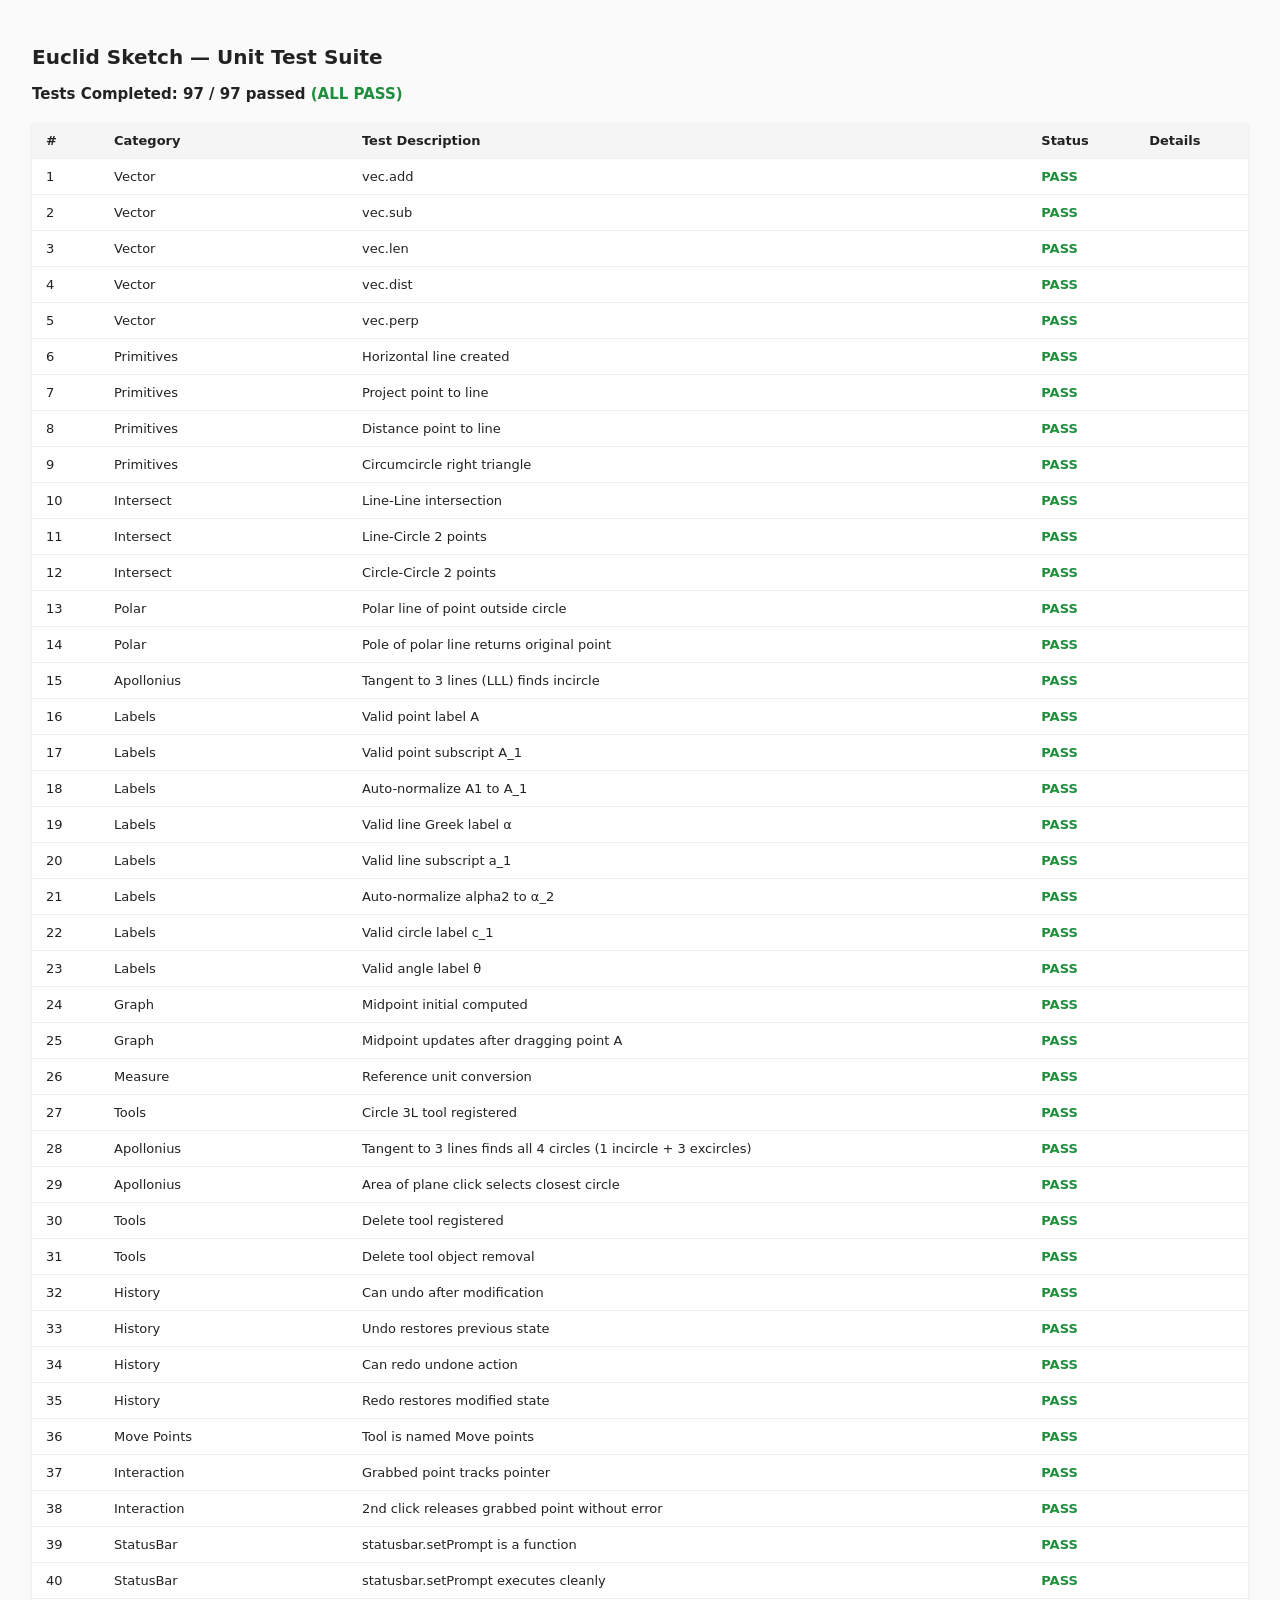
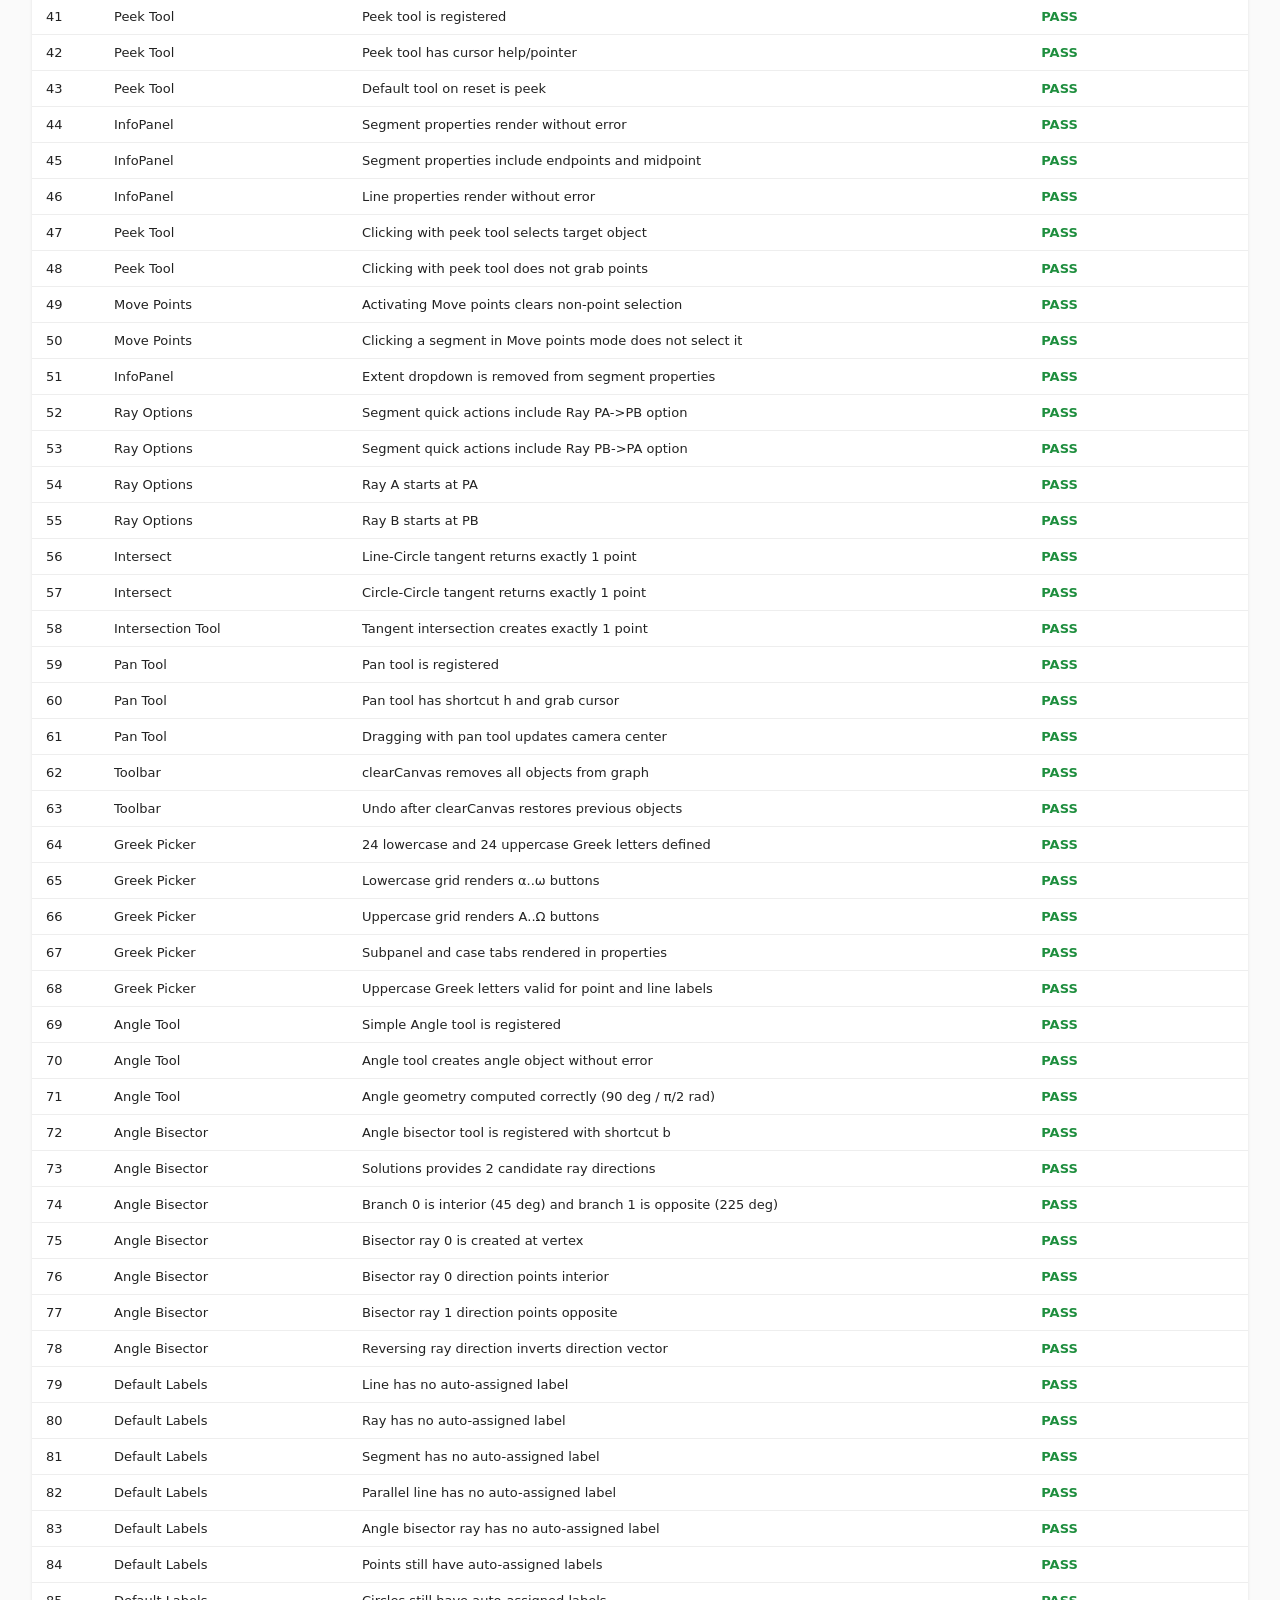
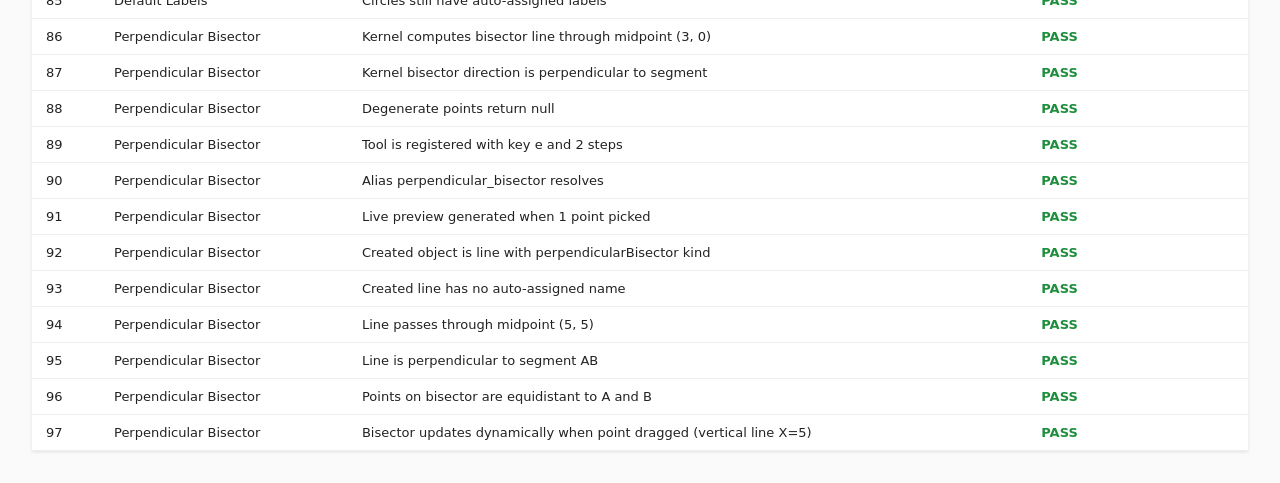
==== tests/tests.html @ 96cf08c7 "initial commit" ====
<!DOCTYPE html>
<html lang="en">
<head>
  <meta charset="UTF-8">
  <title>Euclid Sketch — Unit Test Suite</title>
  <style>
    body { font-family: system-ui, sans-serif; padding: 24px; background: #fafafa; color: #222; }
    h1 { font-size: 20px; margin-bottom: 16px; }
    .test-summary { font-size: 15px; margin-bottom: 20px; font-weight: 600; }
    .passed-badge { color: #1e8e3e; }
    .failed-badge { color: #d3352b; }
    table { width: 100%; border-collapse: collapse; background: #fff; box-shadow: 0 1px 3px rgba(0,0,0,0.1); }
    th, td { padding: 10px 14px; text-align: left; border-bottom: 1px solid #eee; font-size: 13px; }
    th { background: #f5f5f5; font-weight: 600; }
    .status-pass { color: #1e8e3e; font-weight: 600; }
    .status-fail { color: #d3352b; font-weight: 600; }
  </style>
</head>
<body>
  <h1>Euclid Sketch — Unit Test Suite</h1>
  <div id="summary" class="test-summary">Running tests...</div>
  <table>
    <thead>
      <tr>
        <th style="width: 40px;">#</th>
        <th>Category</th>
        <th>Test Description</th>
        <th style="width: 80px;">Status</th>
        <th>Details</th>
      </tr>
    </thead>
    <tbody id="test-rows"></tbody>
  </table>

  <!-- Load all core modules -->
  <script src="../js/geo.js"></script>
  <script src="../js/kernel/vec.js"></script>
  <script src="../js/kernel/primitives.js"></script>
  <script src="../js/kernel/intersect.js"></script>
  <script src="../js/kernel/circles.js"></script>
  <script src="../js/kernel/polar.js"></script>
  <script src="../js/model/labels.js"></script>
  <script src="../js/model/objects.js"></script>
  <script src="../js/model/measure.js"></script>
  <script src="../js/model/graph.js"></script>
  <script src="../js/view/camera.js"></script>
  <script src="../js/view/hittest.js"></script>
  <script src="../js/view/snap.js"></script>
  <script src="../js/view/painter-canvas.js"></script>
  <script src="../js/tools/tool-base.js"></script>
  <script src="../js/tools/select.js"></script>
  <script src="../js/tools/peek.js"></script>
  <script src="../js/tools/primitives.js"></script>
  <script src="../js/tools/circles.js"></script>
  <script src="../js/tools/constructions.js"></script>
  <script src="../js/ui/infopanel.js"></script>
  <script src="../js/ui/statusbar.js"></script>
  <script src="../js/ui/toolbar.js"></script>
  <script src="../js/history.js"></script>

  <script>
    (function () {
      var results = [];
      function assert(category, name, condition, details) {
        results.push({
          category: category,
          name: name,
          passed: !!condition,
          details: details || ''
        });
      }

      var vec = Geo.kernel.vec;
      var prim = Geo.kernel.primitives;
      var inter = Geo.kernel.intersect;
      var circ = Geo.kernel.circles;
      var polar = Geo.kernel.polar;
      var labels = Geo.model.labels;
      var graph = Geo.model.graph;
      var measure = Geo.model.measure;

      // 1. Vector Operations
      assert('Vector', 'vec.add', vec.equals(vec.add({x: 1, y: 2}, {x: 3, y: 4}), {x: 4, y: 6}));
      assert('Vector', 'vec.sub', vec.equals(vec.sub({x: 5, y: 5}, {x: 2, y: 1}), {x: 3, y: 4}));
      assert('Vector', 'vec.len', Math.abs(vec.len({x: 3, y: 4}) - 5) < 1e-9);
      assert('Vector', 'vec.dist', Math.abs(vec.dist({x: 0, y: 0}, {x: 6, y: 8}) - 10) < 1e-9);
      assert('Vector', 'vec.perp', vec.equals(vec.perp({x: 1, y: 0}), {x: 0, y: 1}));

      // 2. Primitives & Lines
      var l1 = prim.createLineFromTwoPoints({x: 0, y: 0}, {x: 10, y: 0});
      assert('Primitives', 'Horizontal line created', l1 && Math.abs(l1.n.x) < 1e-9 && Math.abs(l1.n.y - 1) < 1e-9);
      var proj = prim.projectPointToLine({x: 5, y: 7}, l1);
      assert('Primitives', 'Project point to line', vec.equals(proj, {x: 5, y: 0}));
      var distL = prim.distPointToLine({x: 5, y: 7}, l1);
      assert('Primitives', 'Distance point to line', Math.abs(distL - 7) < 1e-9);

      // Circumcircle of equilateral/right triangle
      var cc = prim.circumcircle({x: 0, y: 0}, {x: 6, y: 0}, {x: 0, y: 8});
      assert('Primitives', 'Circumcircle right triangle', cc && vec.equals(cc.O, {x: 3, y: 4}) && Math.abs(cc.r - 5) < 1e-9);

      // 3. Intersections (Carrier Line Semantics)
      var lineA = prim.createLineFromTwoPoints({x: 0, y: 0}, {x: 10, y: 10});
      var lineB = prim.createLineFromTwoPoints({x: 0, y: 10}, {x: 10, y: 0});
      var pLL = inter.lineLine(lineA, lineB);
      assert('Intersect', 'Line-Line intersection', pLL && vec.equals(pLL, {x: 5, y: 5}));

      var circleA = { O: {x: 0, y: 0}, r: 5 };
      var lineSecant = prim.createLineFromTwoPoints({x: -10, y: 3}, {x: 10, y: 3});
      var ptsLC = inter.lineCircle(lineSecant, circleA);
      assert('Intersect', 'Line-Circle 2 points', ptsLC.length === 2 && Math.abs(ptsLC[0].x - (-4)) < 1e-9 && Math.abs(ptsLC[1].x - 4) < 1e-9);

      var circleB = { O: {x: 6, y: 0}, r: 5 };
      var ptsCC = inter.circleCircle(circleA, circleB);
      assert('Intersect', 'Circle-Circle 2 points', ptsCC.length === 2 && Math.abs(ptsCC[0].x - 3) < 1e-9 && Math.abs(Math.abs(ptsCC[0].y) - 4) < 1e-9);

      // 4. Pole & Polar
      var circleUnit = { O: {x: 0, y: 0}, r: 2 };
      var polarL = polar.polarOfPoint({x: 4, y: 0}, circleUnit);
      assert('Polar', 'Polar line of point outside circle', polarL && Math.abs(polarL.c - 1) < 1e-9);
      var poleP = polar.poleOfLine(polarL, circleUnit);
      assert('Polar', 'Pole of polar line returns original point', poleP && vec.equals(poleP, {x: 4, y: 0}));

      // 5. Apollonius Tangent Circles (LLL)
      var lineT1 = prim.createLineFromTwoPoints({x: -10, y: 0}, {x: 10, y: 0});
      var lineT2 = prim.createLineFromTwoPoints({x: 0, y: -10}, {x: 0, y: 10});
      var lineT3 = prim.createLineFromTwoPoints({x: 10, y: 0}, {x: 0, y: 10});
      var solsLLL = circ.tangent3Lines(lineT1, lineT2, lineT3);
      assert('Apollonius', 'Tangent to 3 lines (LLL) finds incircle', solsLLL.length >= 1 && solsLLL[0].circle.r > 0);

      // 6. Labels & Grammars
      assert('Labels', 'Valid point label A', labels.isValid('point', 'A'));
      assert('Labels', 'Valid point subscript A_1', labels.isValid('point', 'A_1'));
      assert('Labels', 'Auto-normalize A1 to A_1', labels.normalizeInput('point', 'A1') === 'A_1');
      assert('Labels', 'Valid line Greek label α', labels.isValid('line', 'α'));
      assert('Labels', 'Valid line subscript a_1', labels.isValid('line', 'a_1'));
      assert('Labels', 'Auto-normalize alpha2 to α_2', labels.normalizeInput('line', 'alpha2') === 'α_2');
      assert('Labels', 'Valid circle label c_1', labels.isValid('circle', 'c_1'));
      assert('Labels', 'Valid angle label θ', labels.isValid('angle', 'θ'));

      // 7. Graph Dependency & Recomputation
      graph.clear();
      var pFree1 = Geo.model.objects.createPoint({ kind: 'free', x: 0, y: 0 }, 'A');
      var pFree2 = Geo.model.objects.createPoint({ kind: 'free', x: 10, y: 0 }, 'B');
      graph.add(pFree1);
      graph.add(pFree2);
      var segAB = Geo.model.objects.createLine({ kind: 'twoPoints', p: pFree1.id, q: pFree2.id }, 'segment');
      graph.add(segAB);
      var midM = Geo.model.objects.createPoint({ kind: 'midpoint', seg: segAB.id }, 'M');
      graph.add(midM);

      assert('Graph', 'Midpoint initial computed', midM._geom && vec.equals(midM._geom, {x: 5, y: 0}));

      // Move free point A
      pFree1.def.x = 2;
      graph.recomputeAll();
      assert('Graph', 'Midpoint updates after dragging point A', midM._geom && vec.equals(midM._geom, {x: 6, y: 0}));

      // 8. Reference Segment Measurement
      measure.setReference(segAB.id, 10, 'cm');
      var measuredLen = measure.worldToRefUnits(8, graph.objectsById); // segAB is currently from (2,0) to (10,0), length 8
      assert('Measure', 'Reference unit conversion', measuredLen !== null && Math.abs(measuredLen - 10) < 1e-9);

      // 9. Circle by 3 Tangent Lines Tool
      var c3lTool = Geo.tools.controller.get('circle_3l');
      assert('Tools', 'Circle 3L tool registered', c3lTool && c3lTool.id === 'circle_3l' && c3lTool.steps.length === 3);
      var testL1 = prim.createLineFromTwoPoints({x: 0, y: 0}, {x: 6, y: 0});
      var testL2 = prim.createLineFromTwoPoints({x: 0, y: 0}, {x: 0, y: 8});
      var testL3 = prim.createLineFromTwoPoints({x: 6, y: 0}, {x: 0, y: 8});
      var all4Sols = circ.tangent3Lines(testL1, testL2, testL3);
      assert('Apollonius', 'Tangent to 3 lines finds all 4 circles (1 incircle + 3 excircles)', all4Sols.length === 4);
      Geo.tools.controller.candidateSolutions = all4Sols;
      var branchNearIncenter = Geo.tools.controller._findCandidateBranchAtPoint({x: 2, y: 2});
      assert('Apollonius', 'Area of plane click selects closest circle', all4Sols.some(function(s) { return s.branch === branchNearIncenter && Math.abs(s.circle.r - 2) < 1e-5; }));
      Geo.tools.controller.candidateSolutions = null;

      // 10. Delete Tool
      var delTool = Geo.tools.controller.get('delete');
      assert('Tools', 'Delete tool registered', delTool && delTool.id === 'delete' && delTool.key === 'x');
      var tempPt = Geo.model.objects.createPoint({ kind: 'free', x: 99, y: 99 }, 'Temp');
      graph.add(tempPt);
      var preCount = graph.objects.length;
      graph.remove(tempPt.id);
      assert('Tools', 'Delete tool object removal', graph.objects.length === preCount - 1);

      // 11. History Undo / Redo
      var hist = Geo.history;
      hist.undoStack = [];
      hist.redoStack = [];
      hist.snapshot(); // baseline
      var histPt = Geo.model.objects.createPoint({ kind: 'free', x: 1, y: 1 }, 'H1');
      graph.add(histPt);
      hist.snapshot();
      assert('History', 'Can undo after modification', hist.canUndo());
      hist.undo();
      assert('History', 'Undo restores previous state', !graph.get(histPt.id));
      assert('History', 'Can redo undone action', hist.canRedo());
      hist.redo();
      assert('History', 'Redo restores modified state', !!graph.get(histPt.id));

      // 12. Move Points Tool Click-to-Grab and Click-to-Release
      var selectTool = Geo.tools.controller.get('select');
      assert('Move Points', 'Tool is named Move points', selectTool && selectTool.name === 'Move points');
      Geo.tools.selection.grabbedPoint = histPt;
      Geo.tools.selection.originalDef = { kind: 'free', x: 1, y: 1 };
      selectTool.onPointerMove({ x: 100, y: 100 }, null, {});
      assert('Interaction', 'Grabbed point tracks pointer', Geo.tools.selection.grabbedPoint === histPt);
      selectTool.onPointerDown({ x: 100, y: 100 }, null, {}); // 2nd click releases
      assert('Interaction', '2nd click releases grabbed point without error', Geo.tools.selection.grabbedPoint === null);

      // Status Bar
      assert('StatusBar', 'statusbar.setPrompt is a function', typeof Geo.ui.statusbar.setPrompt === 'function');
      Geo.ui.statusbar.setPrompt('Test prompt message');
      assert('StatusBar', 'statusbar.setPrompt executes cleanly', true);

      // 13. Peek Tool & InfoPanel Properties Display
      var peekTool = Geo.tools.controller.get('peek');
      assert('Peek Tool', 'Peek tool is registered', !!peekTool);
      assert('Peek Tool', 'Peek tool has cursor help/pointer', peekTool && (peekTool.cursor === 'help' || peekTool.cursor === 'pointer'));
      Geo.tools.controller.resetToSelect();
      assert('Peek Tool', 'Default tool on reset is peek', Geo.tools.controller.activeTool && Geo.tools.controller.activeTool.id === 'peek');

      var pSegA = Geo.model.objects.createPoint({ kind: 'free', x: 0, y: 0 }, 'PA');
      var pSegB = Geo.model.objects.createPoint({ kind: 'free', x: 3, y: 4 }, 'PB');
      graph.add(pSegA);
      graph.add(pSegB);
      var testSeg = Geo.model.objects.createLine({ kind: 'twoPoints', p: pSegA.id, q: pSegB.id }, 'segment', 's1');
      var testLine = Geo.model.objects.createLine({ kind: 'twoPoints', p: pSegA.id, q: pSegB.id }, 'line', 'l1');
      graph.add(testSeg);
      graph.add(testLine);
      graph.recomputeAll();

      var segHtml = Geo.ui.infopanel.renderSingleObject(testSeg);
      assert('InfoPanel', 'Segment properties render without error', typeof segHtml === 'string' && segHtml.indexOf('Length:') !== -1);
      assert('InfoPanel', 'Segment properties include endpoints and midpoint', segHtml.indexOf('Endpoints:') !== -1 && segHtml.indexOf('Midpoint:') !== -1);

      var lineHtml = Geo.ui.infopanel.renderSingleObject(testLine);
      assert('InfoPanel', 'Line properties render without error', typeof lineHtml === 'string' && lineHtml.indexOf('Normal eq:') !== -1);

      // Test peek click selects without moving
      peekTool.onPointerDown({ x: 0, y: 0 }, testSeg, {});
      assert('Peek Tool', 'Clicking with peek tool selects target object', !!Geo.tools.selection.selectedIds[testSeg.id]);
      assert('Peek Tool', 'Clicking with peek tool does not grab points', Geo.tools.selection.grabbedPoint === null);

      // Activating Move points clears non-point selection and ignores clicks on lines
      Geo.tools.controller.activate('select');
      assert('Move Points', 'Activating Move points clears non-point selection', !Geo.tools.selection.selectedIds[testSeg.id]);
      var midSegScreen = Geo.view.camera.worldToScreen({ x: 1.5, y: 2 });
      selectTool.onPointerDown(midSegScreen, null, {});
      assert('Move Points', 'Clicking a segment in Move points mode does not select it', !Geo.tools.selection.selectedIds[testSeg.id]);

      // 14. Segment-to-Ray Options & Reversal
      assert('InfoPanel', 'Extent dropdown is removed from segment properties', segHtml.indexOf('select-extent') === -1);
      assert('Ray Options', 'Segment quick actions include Ray PA->PB option', segHtml.indexOf('Ray (PA → PB)') !== -1);
      assert('Ray Options', 'Segment quick actions include Ray PB->PA option', segHtml.indexOf('Ray (PB → PA)') !== -1);

      // Convert to Ray starting at PA
      testSeg.extent = 'ray';
      testSeg.def.p = pSegA.id;
      testSeg.def.q = pSegB.id;
      graph.recomputeAll();
      assert('Ray Options', 'Ray A starts at PA', vec.dist(testSeg._geom.P0, { x: 0, y: 0 }) < 1e-9);

      // Flip Ray to start at PB
      testSeg.def.p = pSegB.id;
      testSeg.def.q = pSegA.id;
      graph.recomputeAll();
      assert('Ray Options', 'Ray B starts at PB', vec.dist(testSeg._geom.P0, { x: 3, y: 4 }) < 1e-9);

      // 15. Intersection Tool Tangent vs Secant
      var lineTan = prim.createLineFromTwoPoints({x: -10, y: 5}, {x: 10, y: 5});
      var ptsTan = inter.lineCircle(lineTan, circleA);
      assert('Intersect', 'Line-Circle tangent returns exactly 1 point', ptsTan.length === 1 && Math.abs(ptsTan[0].x) < 1e-6 && Math.abs(ptsTan[0].y - 5) < 1e-6);

      var circleTanB = { O: {x: 10, y: 0}, r: 5 };
      var ptsTanCC = inter.circleCircle(circleA, circleTanB);
      assert('Intersect', 'Circle-Circle tangent returns exactly 1 point', ptsTanCC.length === 1 && Math.abs(ptsTanCC[0].x - 5) < 1e-6 && Math.abs(ptsTanCC[0].y) < 1e-6);

      // Tangent intersection tool creates exactly 1 point
      var pTanLineA = Geo.model.objects.createPoint({ kind: 'free', x: -10, y: 5 }, 'TLA');
      var pTanLineB = Geo.model.objects.createPoint({ kind: 'free', x: 10, y: 5 }, 'TLB');
      var pCircO = Geo.model.objects.createPoint({ kind: 'free', x: 0, y: 0 }, 'TO');
      var pCircR = Geo.model.objects.createPoint({ kind: 'free', x: 5, y: 0 }, 'TR');
      graph.add(pTanLineA);
      graph.add(pTanLineB);
      graph.add(pCircO);
      graph.add(pCircR);

      var tanLineObj = Geo.model.objects.createLine({ kind: 'twoPoints', p: pTanLineA.id, q: pTanLineB.id }, 'line', 'lt');
      var tanCircObj = Geo.model.objects.createCircle({ kind: 'centerPoint', center: pCircO.id, p: pCircR.id }, 'ct');
      graph.add(tanLineObj);
      graph.add(tanCircObj);
      graph.recomputeAll();

      var countBeforeTan = graph.objects.length;
      var intersectTool = Geo.tools.controller.get('intersection');
      intersectTool.commit([tanLineObj, tanCircObj]);
      graph.recomputeAll();
      var countAfterTan = graph.objects.length;
      assert('Intersection Tool', 'Tangent intersection creates exactly 1 point', (countAfterTan - countBeforeTan) === 1);

      // 16. Pan Tool
      var panTool = Geo.tools.controller.get('pan');
      assert('Pan Tool', 'Pan tool is registered', !!panTool);
      assert('Pan Tool', 'Pan tool has shortcut h and grab cursor', panTool && panTool.key === 'h' && panTool.cursor === 'grab');
      var cam = Geo.view.camera;
      var origCx = cam.cx, origCy = cam.cy;
      Geo.tools.controller.activate('pan');
      Geo.tools.controller.onPointerDown({ x: 100, y: 100 }, { button: 0 });
      Geo.tools.controller.onPointerMove({ x: 200, y: 150 }, {});
      Geo.tools.controller.onPointerUp({});
      assert('Pan Tool', 'Dragging with pan tool updates camera center', Math.abs(cam.cx - (origCx - 1)) < 1e-6 && Math.abs(cam.cy - (origCy + 0.5)) < 1e-6);

      // 17. Clear Canvas
      var countBeforeClear = graph.objects.length;
      Geo.history.snapshot();
      Geo.ui.toolbar.clearCanvas();
      assert('Toolbar', 'clearCanvas removes all objects from graph', graph.objects.length === 0);
      Geo.history.undo();
      assert('Toolbar', 'Undo after clearCanvas restores previous objects', graph.objects.length === countBeforeClear);

      // 18. Greek Picker Subpanel & Case Selector
      assert('Greek Picker', '24 lowercase and 24 uppercase Greek letters defined', labels.GREEK_LOWER_LIST.length === 24 && labels.GREEK_UPPER_LIST.length === 24);
      var lowerGridHtml = Geo.ui.infopanel.renderGreekGridButtons('lower');
      var upperGridHtml = Geo.ui.infopanel.renderGreekGridButtons('upper');
      assert('Greek Picker', 'Lowercase grid renders α..ω buttons', lowerGridHtml.indexOf('data-char="α"') !== -1 && lowerGridHtml.indexOf('data-char="ω"') !== -1);
      assert('Greek Picker', 'Uppercase grid renders Α..Ω buttons', upperGridHtml.indexOf('data-char="Α"') !== -1 && upperGridHtml.indexOf('data-char="Ω"') !== -1);
      assert('Greek Picker', 'Subpanel and case tabs rendered in properties', segHtml.indexOf('greek-picker-subpanel') !== -1 && segHtml.indexOf('greek-case-tabs') !== -1 && segHtml.indexOf('greek-letters-grid') !== -1);
      assert('Greek Picker', 'Uppercase Greek letters valid for point and line labels', labels.isValid('point', 'Ω_1') && labels.isValid('line', 'Γ'));

      // 19. Simple Angle Tool
      var angTool = Geo.tools.controller.get('angle');
      assert('Angle Tool', 'Simple Angle tool is registered', !!angTool && angTool.id === 'angle' && angTool.steps.length === 3);
      var preAngCount = graph.objects.length;
      Geo.tools.controller.activate('angle');
      var pArm1 = Geo.model.objects.createPoint({ kind: 'free', x: 5, y: 0 }, 'AA1');
      var pVtx = Geo.model.objects.createPoint({ kind: 'free', x: 0, y: 0 }, 'AV');
      var pArm2 = Geo.model.objects.createPoint({ kind: 'free', x: 0, y: 5 }, 'AA2');
      graph.add(pArm1);
      graph.add(pVtx);
      graph.add(pArm2);
      angTool.commit([pArm1, pVtx, pArm2]);
      graph.recomputeAll();
      var createdAngle = graph.objects[graph.objects.length - 1];
      assert('Angle Tool', 'Angle tool creates angle object without error', createdAngle && createdAngle.type === 'angle' && createdAngle.label.text === 'α');
      assert('Angle Tool', 'Angle geometry computed correctly (90 deg / π/2 rad)', createdAngle && createdAngle._geom && Math.abs(createdAngle._geom.sweep - Math.PI * 0.5) < 1e-4);

      // 20. Angle Bisector Tool
      var bisTool = Geo.tools.controller.get('angle_bisector');
      assert('Angle Bisector', 'Angle bisector tool is registered with shortcut b', !!bisTool && bisTool.id === 'angle_bisector' && bisTool.key === 'b' && bisTool.steps.length === 3);
      var bisSols = bisTool.solutions([pArm1, pVtx, pArm2]);
      assert('Angle Bisector', 'Solutions provides 2 candidate ray directions', bisSols && bisSols.length === 2 && bisSols[0].type === 'ray' && bisSols[1].type === 'ray');
      assert('Angle Bisector', 'Branch 0 is interior (45 deg) and branch 1 is opposite (225 deg)',
        Math.abs(bisSols[0].dir.x - Math.SQRT1_2) < 1e-6 && Math.abs(bisSols[0].dir.y - Math.SQRT1_2) < 1e-6 &&
        Math.abs(bisSols[1].dir.x - (-Math.SQRT1_2)) < 1e-6 && Math.abs(bisSols[1].dir.y - (-Math.SQRT1_2)) < 1e-6);

      // Commit interior bisector (branch 0)
      bisTool.commit([pArm1, pVtx, pArm2], 0);
      graph.recomputeAll();
      var bisObj0 = graph.objects[graph.objects.length - 1];
      assert('Angle Bisector', 'Bisector ray 0 is created at vertex', bisObj0 && bisObj0.type === 'line' && bisObj0.extent === 'ray' && bisObj0._geom.P0.x === 0 && bisObj0._geom.P0.y === 0);
      assert('Angle Bisector', 'Bisector ray 0 direction points interior', Math.abs(bisObj0._geom.d.x - Math.SQRT1_2) < 1e-6 && Math.abs(bisObj0._geom.d.y - Math.SQRT1_2) < 1e-6);

      // Commit opposite bisector (branch 1)
      bisTool.commit([pArm1, pVtx, pArm2], 1);
      graph.recomputeAll();
      var bisObj1 = graph.objects[graph.objects.length - 1];
      assert('Angle Bisector', 'Bisector ray 1 direction points opposite', Math.abs(bisObj1._geom.d.x - (-Math.SQRT1_2)) < 1e-6 && Math.abs(bisObj1._geom.d.y - (-Math.SQRT1_2)) < 1e-6);

      // Reversing ray direction
      bisObj0.def.reverse = true;
      graph.recomputeAll();
      assert('Angle Bisector', 'Reversing ray direction inverts direction vector', Math.abs(bisObj0._geom.d.x - (-Math.SQRT1_2)) < 1e-6);

      // 18. Default Labels: Lines, rays, segments have no auto-assigned labels
      graph.clear();
      var pt1 = Geo.model.objects.createPoint({ kind: 'free', x: 0, y: 0 }, 'A');
      var pt2 = Geo.model.objects.createPoint({ kind: 'free', x: 10, y: 0 }, 'B');
      var pt3 = Geo.model.objects.createPoint({ kind: 'free', x: 0, y: 10 }, 'C');
      graph.add(pt1);
      graph.add(pt2);
      graph.add(pt3);

      var lineTool = Geo.tools.controller.get('line');
      lineTool.commit([pt1, pt2]);
      var testLine = graph.objects[graph.objects.length - 1];
      assert('Default Labels', 'Line has no auto-assigned label', testLine && testLine.label.text === '' && !testLine.label.visible);

      var rayTool = Geo.tools.controller.get('ray');
      rayTool.commit([pt1, pt2]);
      var testRay = graph.objects[graph.objects.length - 1];
      assert('Default Labels', 'Ray has no auto-assigned label', testRay && testRay.label.text === '' && !testRay.label.visible);

      var segTool = Geo.tools.controller.get('segment');
      segTool.commit([pt1, pt2]);
      var testSeg = graph.objects[graph.objects.length - 1];
      assert('Default Labels', 'Segment has no auto-assigned label', testSeg && testSeg.label.text === '' && !testSeg.label.visible);

      var parTool = Geo.tools.controller.get('parallel');
      parTool.commit([testLine, pt3]);
      var testPar = graph.objects[graph.objects.length - 1];
      assert('Default Labels', 'Parallel line has no auto-assigned label', testPar && testPar.label.text === '' && !testPar.label.visible);

      assert('Default Labels', 'Angle bisector ray has no auto-assigned label', bisObj0 && bisObj0.label.text === '' && !bisObj0.label.visible);

      // Points and circles still have auto-assigned labels
      var testPtAuto = Geo.model.objects.createPoint({ kind: 'free', x: 5, y: 5 }, labels.nextAvailableLabel('point', graph.objects));
      assert('Default Labels', 'Points still have auto-assigned labels', testPtAuto && testPtAuto.label.text.length > 0);
      var circleTool = Geo.tools.controller.get('circle_cp');
      circleTool.commit([pt1, pt2]);
      var testCirc = graph.objects[graph.objects.length - 1];
      assert('Default Labels', 'Circles still have auto-assigned labels', testCirc && testCirc.type === 'circle' && testCirc.label.text.length > 0);

      // 19. Perpendicular Bisector Tool
      var pbMath = prim.perpendicularBisector({ x: 0, y: 0 }, { x: 6, y: 0 });
      assert('Perpendicular Bisector', 'Kernel computes bisector line through midpoint (3, 0)', pbMath && Math.abs(pbMath.P.x - 3) < 1e-9 && Math.abs(pbMath.P.y) < 1e-9);
      assert('Perpendicular Bisector', 'Kernel bisector direction is perpendicular to segment', pbMath && Math.abs(vec.dot(pbMath.d, { x: 1, y: 0 })) < 1e-9);
      var pbDegenerate = prim.perpendicularBisector({ x: 2, y: 3 }, { x: 2, y: 3 });
      assert('Perpendicular Bisector', 'Degenerate points return null', pbDegenerate === null);

      var pbTool = Geo.tools.controller.get('perp_bisector');
      assert('Perpendicular Bisector', 'Tool is registered with key e and 2 steps', !!pbTool && pbTool.key === 'e' && pbTool.steps.length === 2);
      var pbAlias = Geo.tools.controller.get('perpendicular_bisector');
      assert('Perpendicular Bisector', 'Alias perpendicular_bisector resolves', !!pbAlias);

      // Test preview
      var pbPrev = pbTool.preview([{ _geom: { x: 0, y: 0 } }], { point: { x: 0, y: 8 } });
      assert('Perpendicular Bisector', 'Live preview generated when 1 point picked', pbPrev && pbPrev.type === 'line' && pbPrev.extent === 'line' && Math.abs(pbPrev.p0.y - 4) < 1e-9);

      // Commit tool
      graph.clear();
      var pbP1 = Geo.model.objects.createPoint({ kind: 'free', x: 2, y: 1 }, 'A');
      var pbP2 = Geo.model.objects.createPoint({ kind: 'free', x: 8, y: 9 }, 'B');
      graph.add(pbP1);
      graph.add(pbP2);

      pbTool.commit([pbP1, pbP2]);
      graph.recomputeAll();
      var pbObj = graph.objects[graph.objects.length - 1];
      assert('Perpendicular Bisector', 'Created object is line with perpendicularBisector kind', pbObj && pbObj.type === 'line' && pbObj.extent === 'line' && pbObj.def.kind === 'perpendicularBisector');
      assert('Perpendicular Bisector', 'Created line has no auto-assigned name', pbObj.label.text === '' && !pbObj.label.visible);

      // Verify geometry: midpoint is (5, 5), segment vector is (6, 8)
      var pbGeom = pbObj._geom;
      assert('Perpendicular Bisector', 'Line passes through midpoint (5, 5)', pbGeom && Math.abs(prim.distPointToLine({ x: 5, y: 5 }, pbGeom)) < 1e-9);
      assert('Perpendicular Bisector', 'Line is perpendicular to segment AB', pbGeom && Math.abs(vec.dot(pbGeom.d, { x: 6, y: 8 })) < 1e-9);

      // Verify points on bisector line are equidistant to A and B
      var testPtOnBis = prim.pointAtParamOnLine(pbGeom, 4.0);
      var distA = vec.dist(testPtOnBis, pbP1._geom);
      var distB = vec.dist(testPtOnBis, pbP2._geom);
      assert('Perpendicular Bisector', 'Points on bisector are equidistant to A and B', Math.abs(distA - distB) < 1e-9);

      // Dynamic update when moving point A
      pbP1.def.x = 2;
      pbP1.def.y = 9; // Now A is (2, 9), B is (8, 9) -> horizontal segment
      graph.recomputeAll();
      var pbGeomUpdated = pbObj._geom;
      assert('Perpendicular Bisector', 'Bisector updates dynamically when point dragged (vertical line X=5)', pbGeomUpdated && Math.abs(pbGeomUpdated.n.y) < 1e-9 && Math.abs(pbGeomUpdated.P0.x - 5) < 1e-9);

      // Render table
      var tbody = document.getElementById('test-rows');
      var passedCount = 0;
      for (var i = 0; i < results.length; i++) {
        var r = results[i];
        if (r.passed) passedCount++;
        var tr = document.createElement('tr');
        tr.innerHTML = '<td>' + (i + 1) + '</td>' +
          '<td>' + r.category + '</td>' +
          '<td>' + r.name + '</td>' +
          '<td class="' + (r.passed ? 'status-pass' : 'status-fail') + '">' + (r.passed ? 'PASS' : 'FAIL') + '</td>' +
          '<td>' + (r.details || '') + '</td>';
        tbody.appendChild(tr);
      }

      var summaryEl = document.getElementById('summary');
      summaryEl.innerHTML = 'Tests Completed: <strong>' + passedCount + ' / ' + results.length + ' passed</strong> ' +
        (passedCount === results.length ? '<span class="passed-badge">(ALL PASS)</span>' : '<span class="failed-badge">(SOME FAILED)</span>');
    })();
  </script>
</body>
</html>
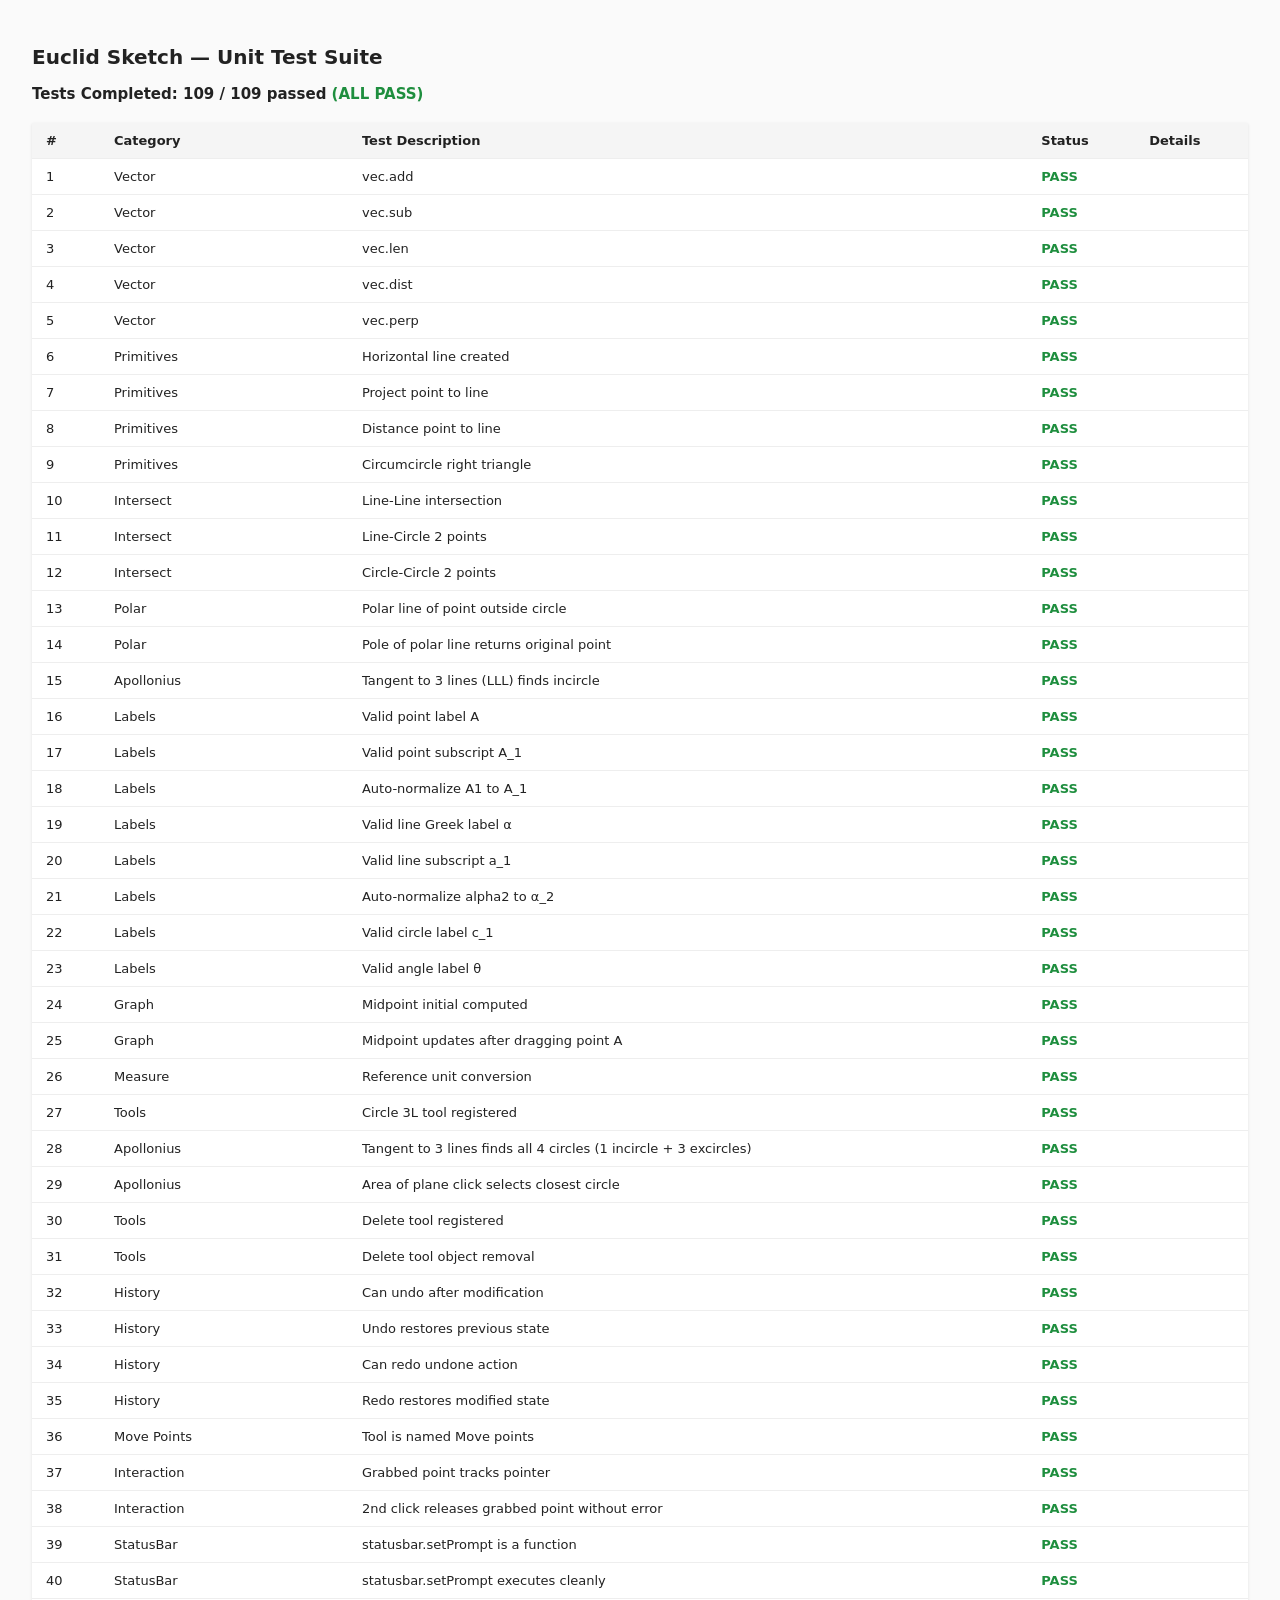
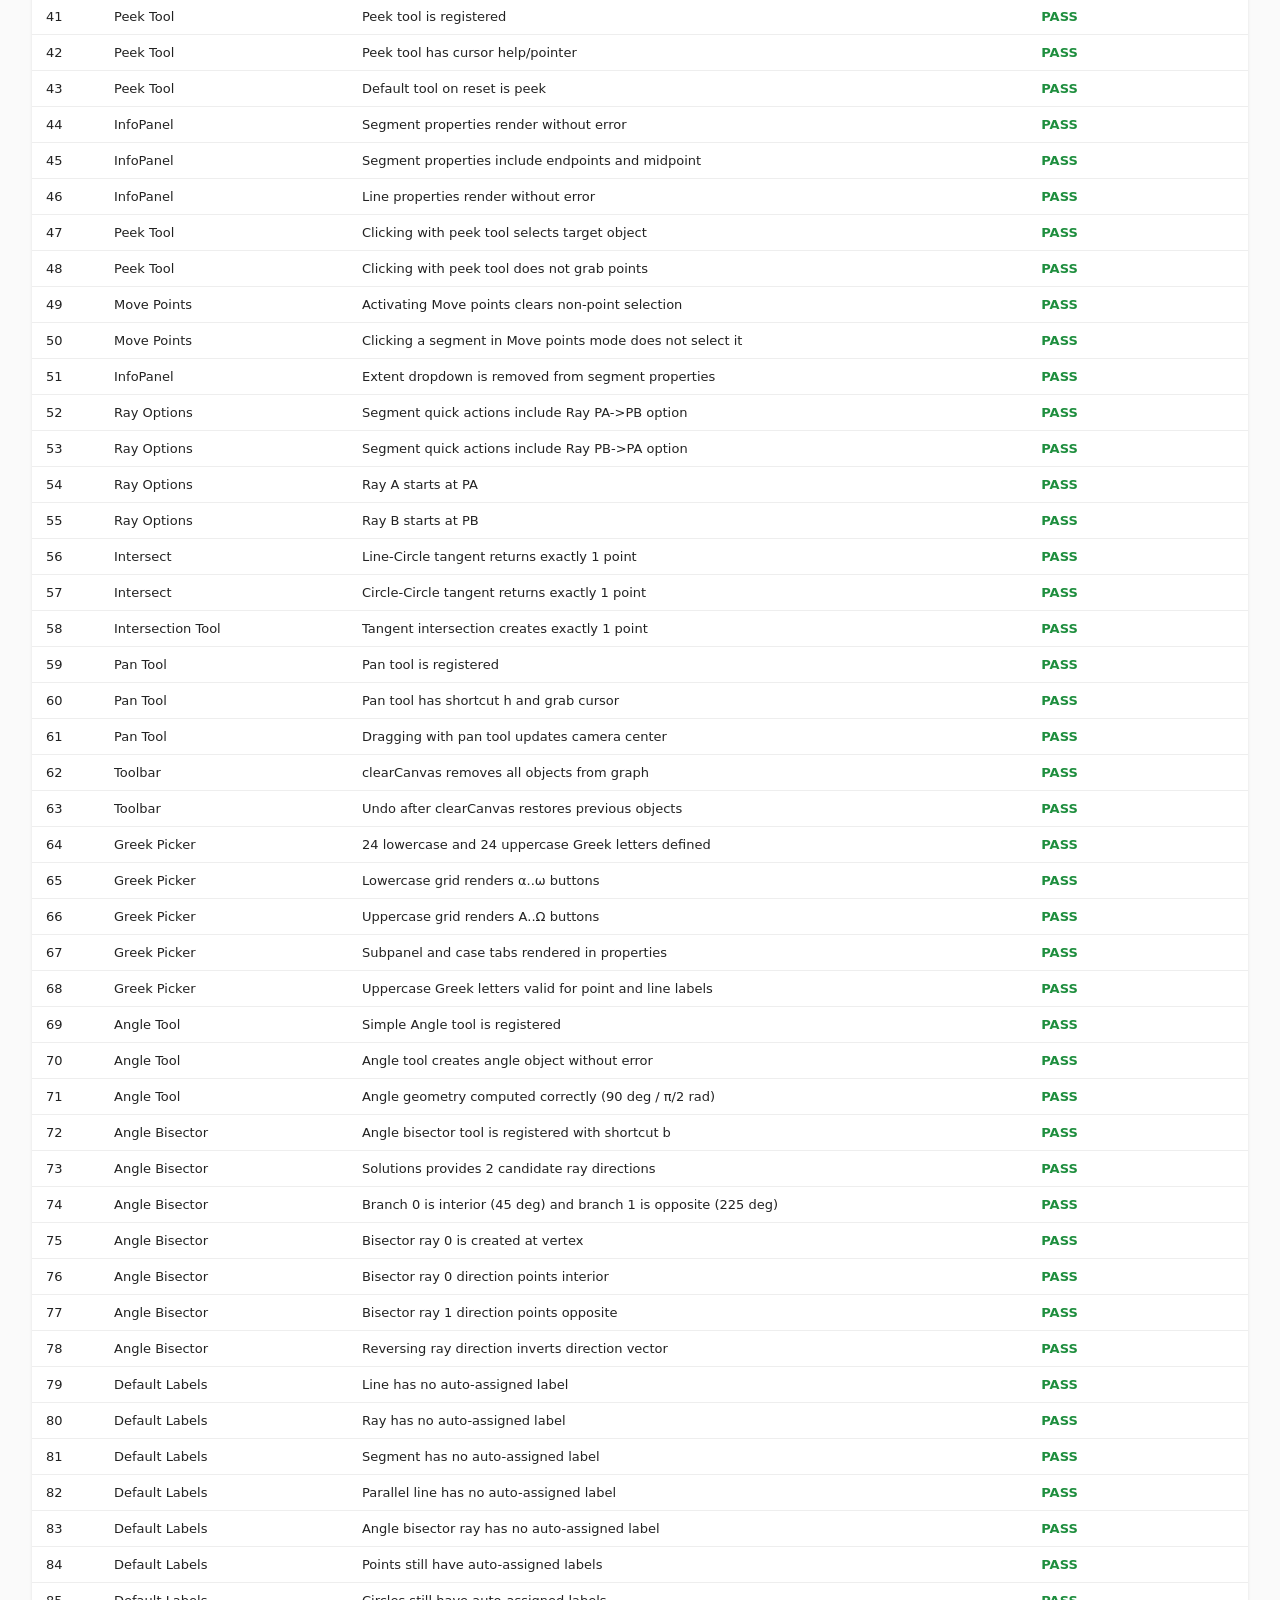
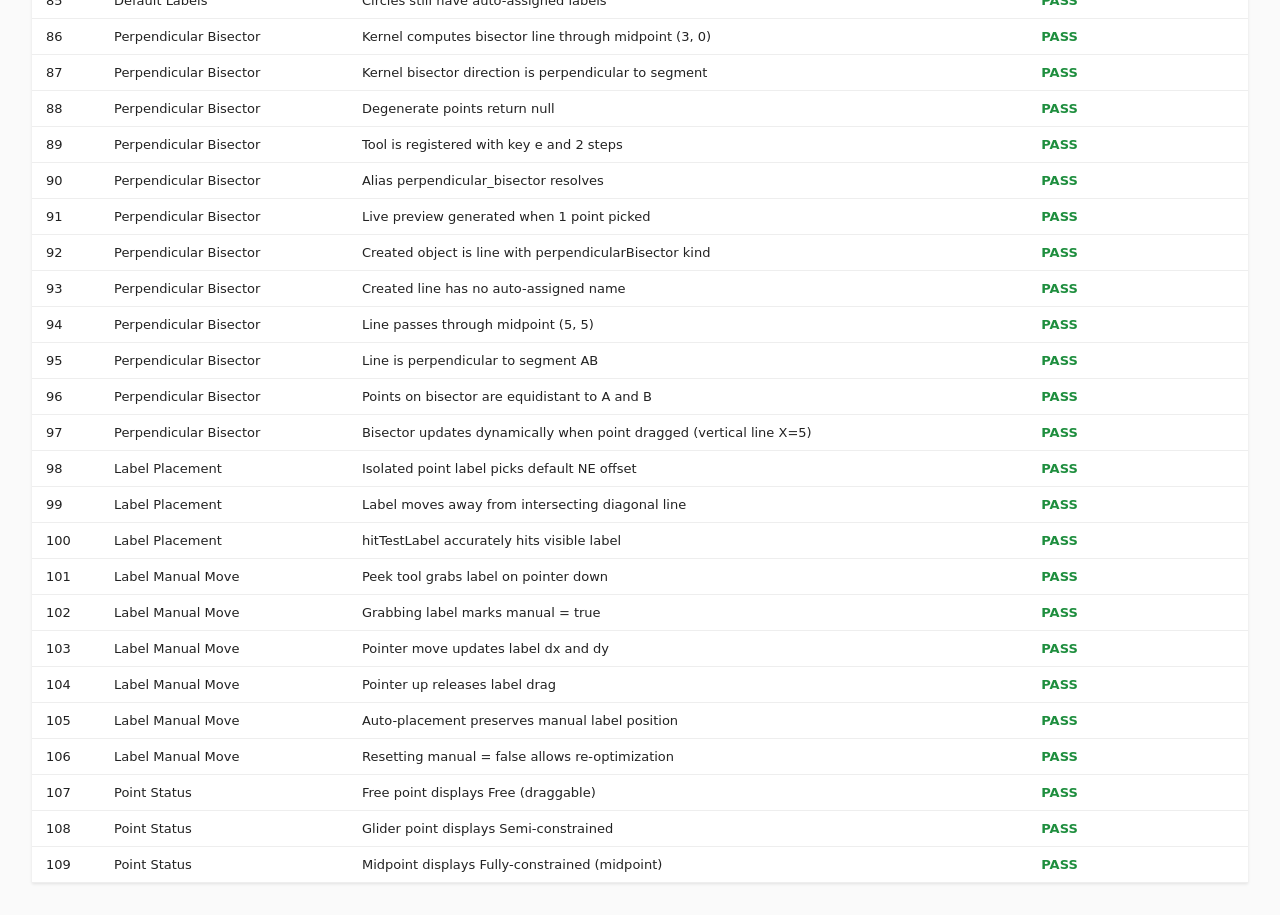
==== commit d42359fb: "new algorithm for label placement" ====
--- a/tests/tests.html
+++ b/tests/tests.html
@@ -457,6 +457,87 @@
       var pbGeomUpdated = pbObj._geom;
       assert('Perpendicular Bisector', 'Bisector updates dynamically when point dragged (vertical line X=5)', pbGeomUpdated && Math.abs(pbGeomUpdated.n.y) < 1e-9 && Math.abs(pbGeomUpdated.P0.x - 5) < 1e-9);
 
+      // 20. Smart Label Placement & Peeking Mode Manual Label Drag
+      var camera = Geo.view.camera;
+      var hittest = Geo.view.hittest;
+      graph.clear();
+      camera.resetZoom();
+
+      // Free point with no obstacles
+      var ptIsolated = Geo.model.objects.createPoint({ kind: 'free', x: 0, y: 0 }, 'A');
+      graph.add(ptIsolated);
+      graph.recomputeAll();
+
+      labels.optimizePlacements(graph.objects, camera);
+      assert('Label Placement', 'Isolated point label picks default NE offset', ptIsolated.label.dx === 9 && ptIsolated.label.dy === -11);
+
+      // Add a line crossing through the top-right NE area of point A
+      var ptObs1 = Geo.model.objects.createPoint({ kind: 'free', x: -5, y: -5 }, 'P1');
+      var ptObs2 = Geo.model.objects.createPoint({ kind: 'free', x: 5, y: 5 }, 'P2');
+      graph.add(ptObs1);
+      graph.add(ptObs2);
+      var lineDiag = Geo.model.objects.createLine({ kind: 'twoPoints', p: ptObs1.id, q: ptObs2.id }, 'line', '');
+      graph.add(lineDiag);
+      graph.recomputeAll();
+
+      // Re-run optimization
+      labels.optimizePlacements(graph.objects, camera);
+      // Because lineDiag passes through (0, 0) along diagonal (which crosses NE and SW), label for A shifts away
+      assert('Label Placement', 'Label moves away from intersecting diagonal line', !(ptIsolated.label.dx === 9 && ptIsolated.label.dy === -11));
+
+      // Test hitTestLabel
+      var anchorA = labels.getLabelAnchorScreen(ptIsolated, camera);
+      var labelPosA = { x: anchorA.x + ptIsolated.label.dx + 5, y: anchorA.y + ptIsolated.label.dy - 5 };
+      var hitA = hittest.hitTestLabel(labelPosA, graph.objects, 6);
+      assert('Label Placement', 'hitTestLabel accurately hits visible label', hitA && hitA.object.id === ptIsolated.id);
+
+      // Test manual move in peek mode
+      var peekTool = Geo.tools.controller.get('peek');
+      Geo.tools.controller.activate('peek');
+
+      // Pointer down on label
+      var handledDown = peekTool.onPointerDown(labelPosA, null, {});
+      assert('Label Manual Move', 'Peek tool grabs label on pointer down', handledDown && peekTool.draggingLabelObj === ptIsolated);
+      assert('Label Manual Move', 'Grabbing label marks manual = true', ptIsolated.label.manual === true);
+
+      // Pointer move drag by (+20, -15)
+      var dragPt = { x: labelPosA.x + 20, y: labelPosA.y - 15 };
+      peekTool.onPointerMove(dragPt, null, {});
+      assert('Label Manual Move', 'Pointer move updates label dx and dy', ptIsolated.label.dx !== undefined && ptIsolated.label.dy !== undefined);
+      var savedDx = ptIsolated.label.dx;
+      var savedDy = ptIsolated.label.dy;
+
+      // Pointer up releases drag
+      peekTool.onPointerUp({});
+      assert('Label Manual Move', 'Pointer up releases label drag', peekTool.draggingLabelObj === null);
+
+      // Verify that optimizePlacements respects manual = true and preserves position
+      labels.optimizePlacements(graph.objects, camera);
+      assert('Label Manual Move', 'Auto-placement preserves manual label position', ptIsolated.label.dx === savedDx && ptIsolated.label.dy === savedDy);
+
+      // Reset to auto
+      ptIsolated.label.manual = false;
+      labels.optimizePlacements(graph.objects, camera);
+      assert('Label Manual Move', 'Resetting manual = false allows re-optimization', ptIsolated.label.manual === false);
+
+      // 21. Point Status Distinction (Free, Semi-constrained, Fully-constrained)
+      var ptGlider = Geo.model.objects.createPoint({ kind: 'onLine', line: lineDiag.id, t: 0.5 }, 'G');
+      graph.add(ptGlider);
+      var ptMid = Geo.model.objects.createPoint({ kind: 'midpoint', p: ptObs1.id, q: ptObs2.id }, 'M');
+      graph.add(ptMid);
+      graph.recomputeAll();
+
+      var mockContainerFree = { innerHTML: '', querySelector: () => null, querySelectorAll: () => [] };
+      Geo.ui.infopanel.renderSingleObject(ptIsolated);
+      var freeHtml = Geo.ui.infopanel.renderSingleObject(ptIsolated);
+      assert('Point Status', 'Free point displays Free (draggable)', freeHtml.indexOf('Free (draggable)') !== -1);
+
+      var gliderHtml = Geo.ui.infopanel.renderSingleObject(ptGlider);
+      assert('Point Status', 'Glider point displays Semi-constrained', gliderHtml.indexOf('Semi-constrained') !== -1);
+
+      var midHtml = Geo.ui.infopanel.renderSingleObject(ptMid);
+      assert('Point Status', 'Midpoint displays Fully-constrained (midpoint)', midHtml.indexOf('Fully-constrained (midpoint)') !== -1);
+
       // Render table
       var tbody = document.getElementById('test-rows');
       var passedCount = 0;
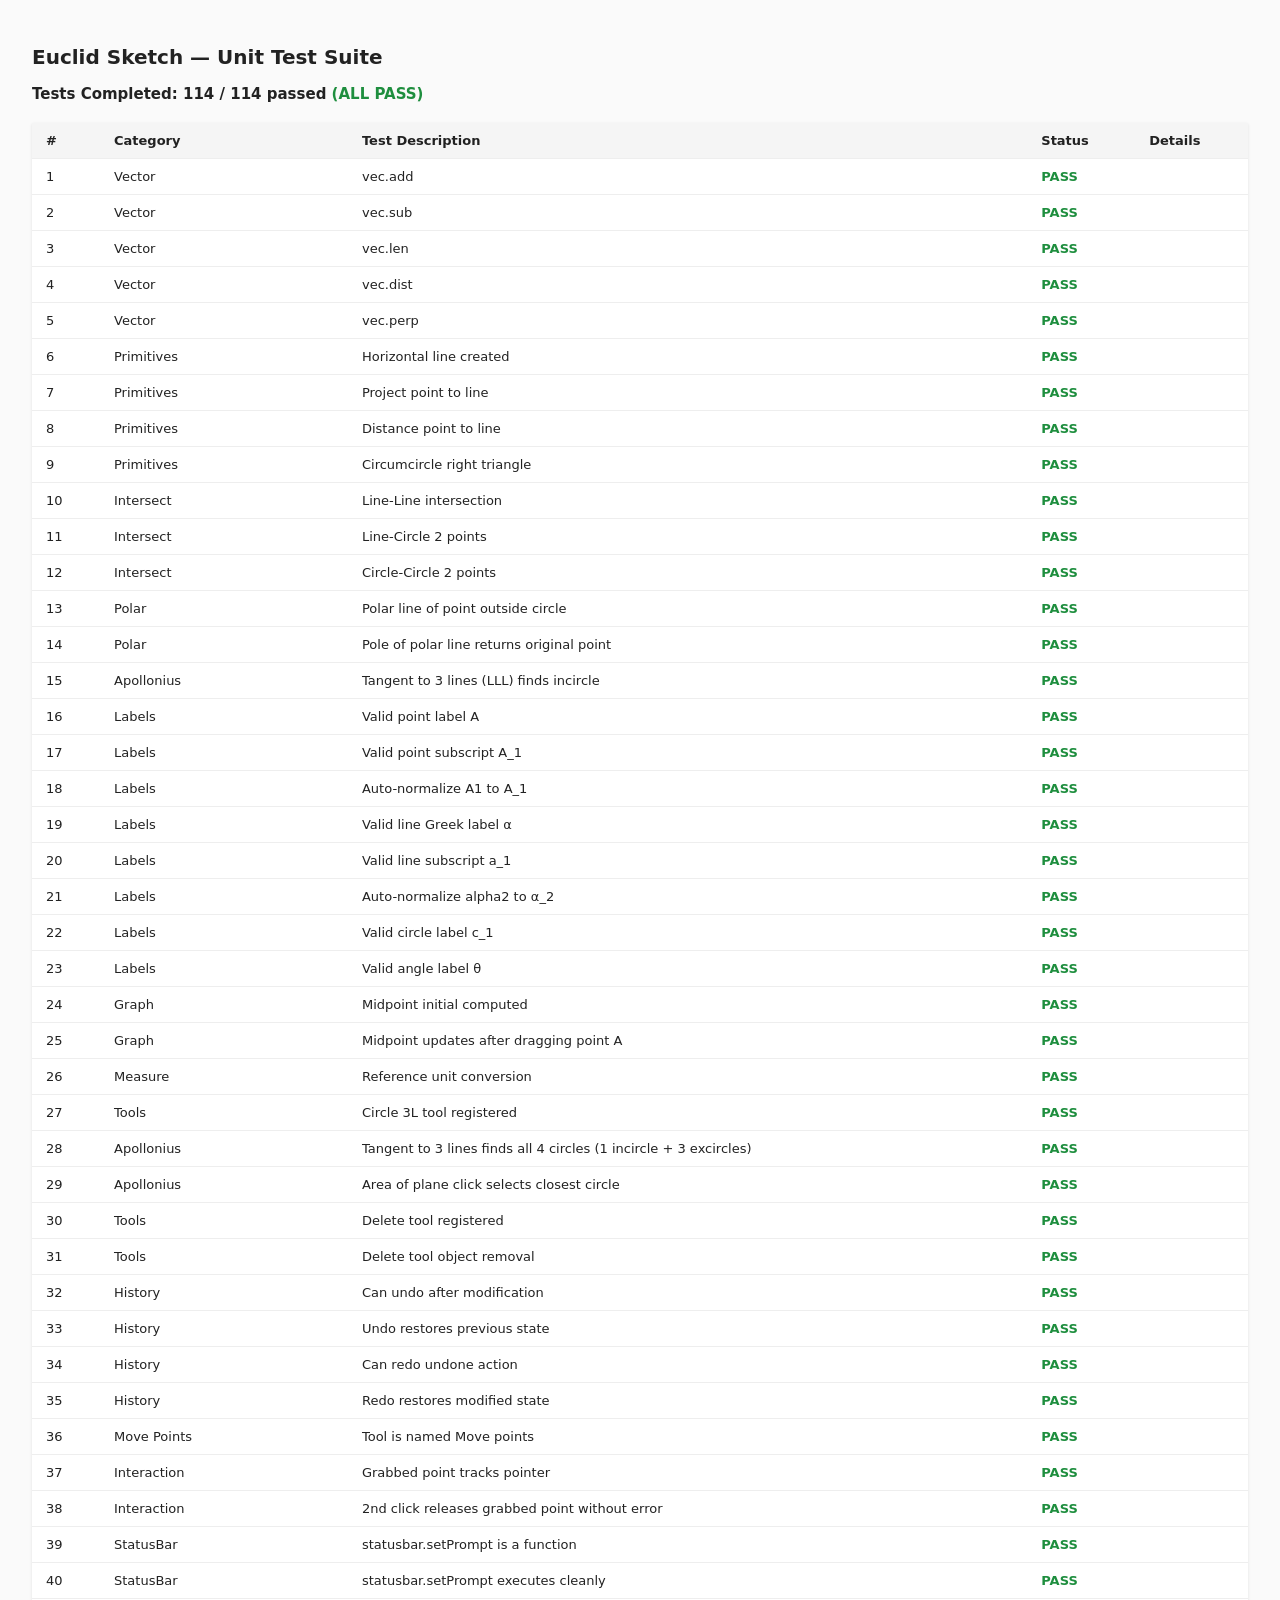
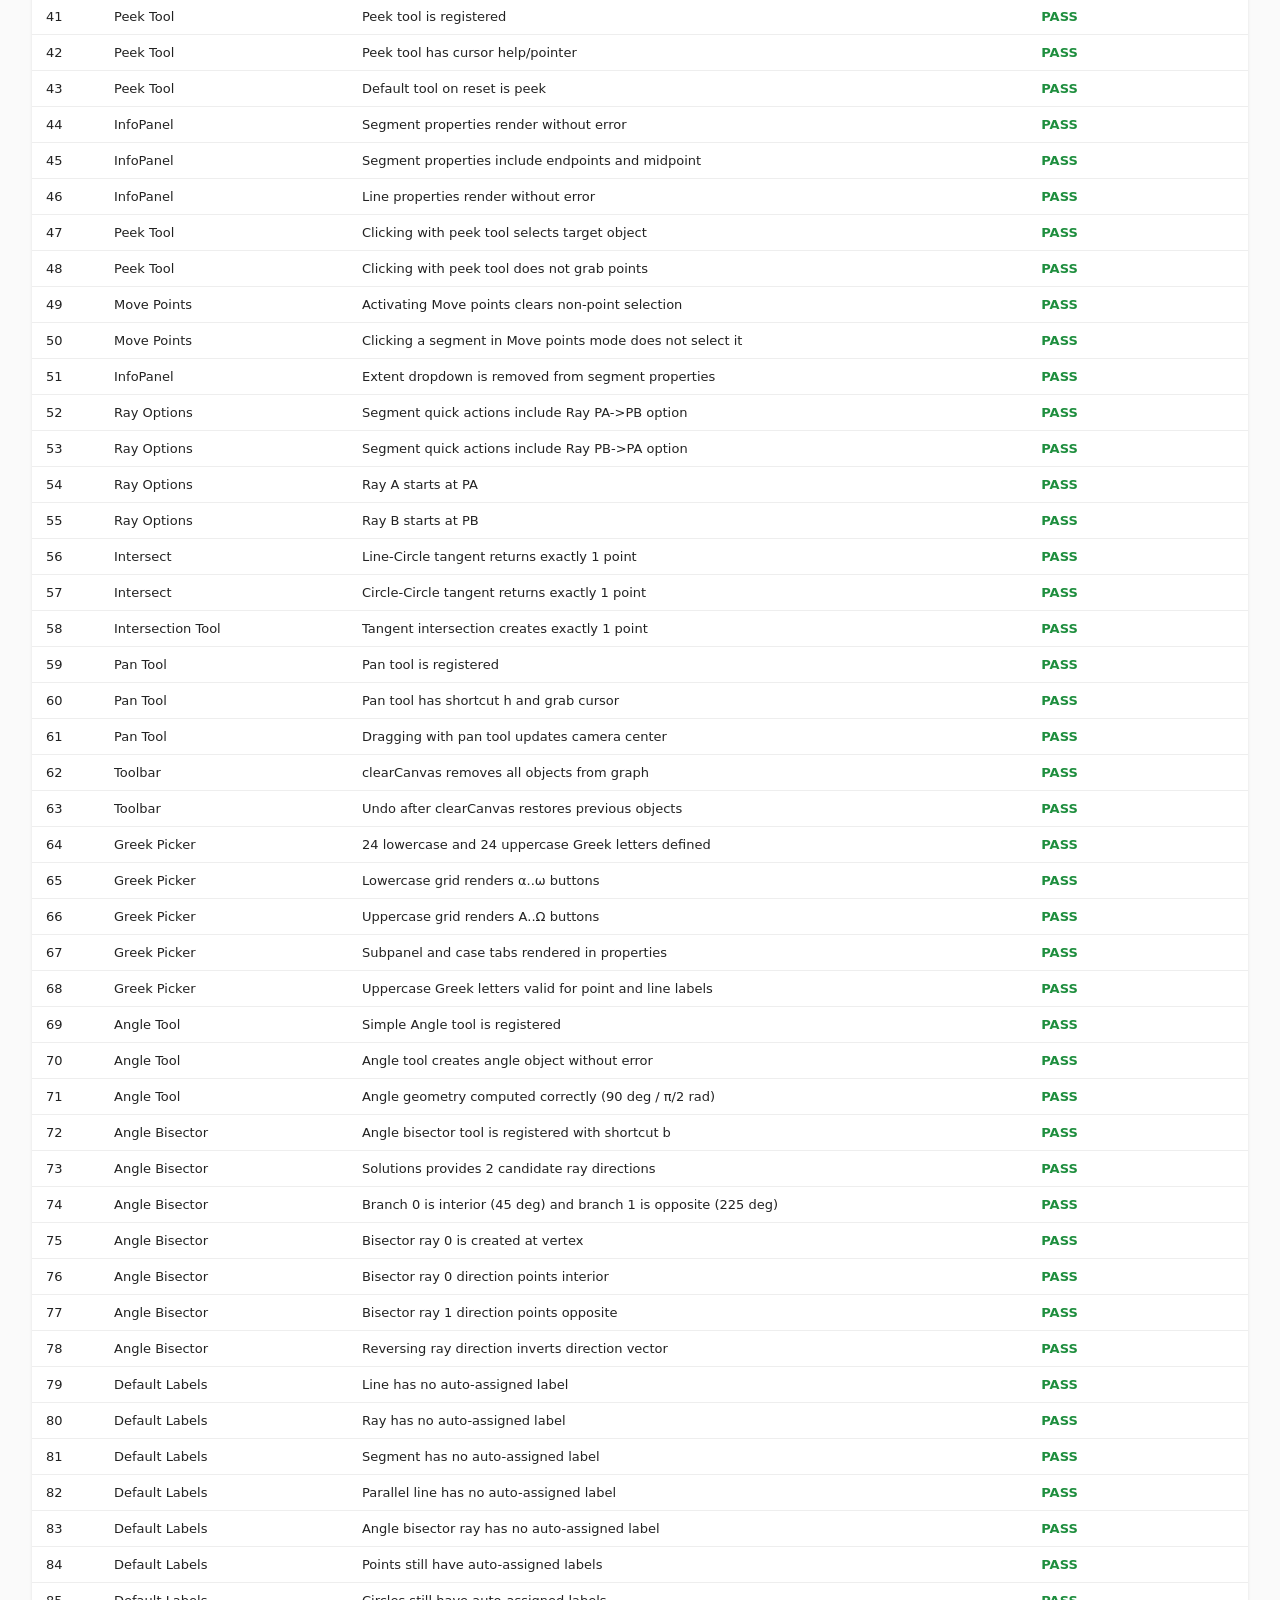
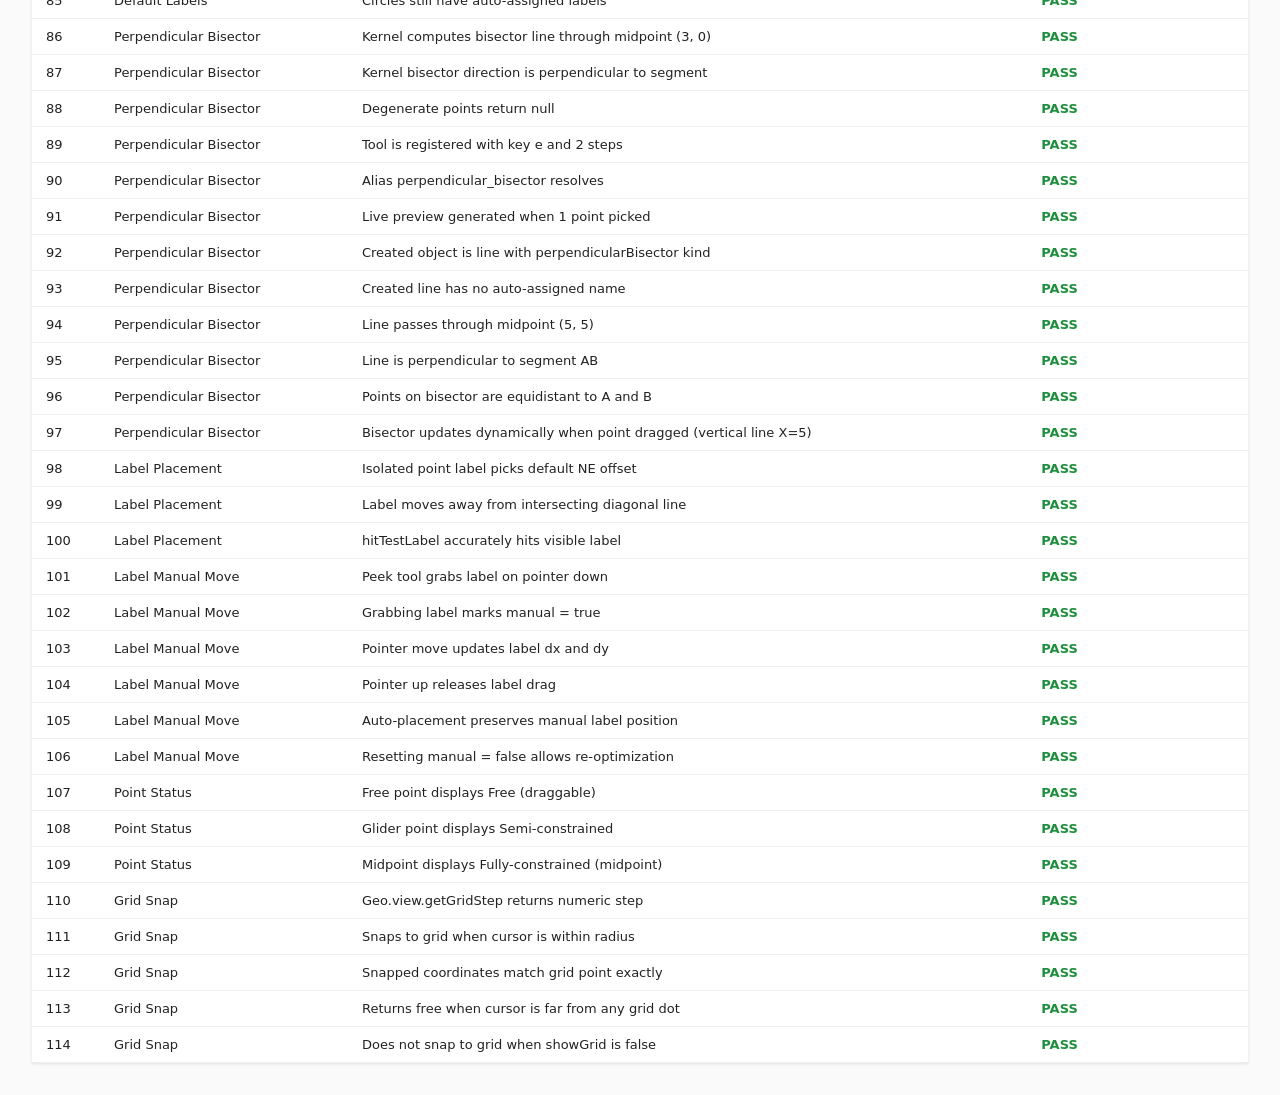
==== commit 3270aa06: "fixes to logo, some icons, snapping to grid" ====
--- a/tests/tests.html
+++ b/tests/tests.html
@@ -538,6 +538,29 @@
       var midHtml = Geo.ui.infopanel.renderSingleObject(ptMid);
       assert('Point Status', 'Midpoint displays Fully-constrained (midpoint)', midHtml.indexOf('Fully-constrained (midpoint)') !== -1);
 
+      // 22. Grid Snapping
+      assert('Grid Snap', 'Geo.view.getGridStep returns numeric step', typeof Geo.view.getGridStep === 'function' && Geo.view.getGridStep(100) > 0);
+      var mockPainter = { showGrid: true };
+      Geo.view.mainPainter = mockPainter;
+      var stepVal = Geo.view.getGridStep(camera.scale);
+      // Screen point slightly offset from a grid dot at (1 * stepVal, 2 * stepVal)
+      var targetWorld = { x: stepVal, y: 2 * stepVal };
+      var exactScreen = camera.worldToScreen(targetWorld);
+      var nearScreen = { x: exactScreen.x + 3, y: exactScreen.y - 2 }; // 3.6px away (within 12px snap radius)
+      var snapTargetGrid = Geo.view.snap.findSnap(nearScreen, graph.objects, true);
+      assert('Grid Snap', 'Snaps to grid when cursor is within radius', snapTargetGrid.kind === 'grid');
+      assert('Grid Snap', 'Snapped coordinates match grid point exactly', Math.abs(snapTargetGrid.point.x - targetWorld.x) < 1e-6 && Math.abs(snapTargetGrid.point.y - targetWorld.y) < 1e-6);
+
+      // Far away screen point should not snap to grid
+      var farScreen = { x: exactScreen.x + 25, y: exactScreen.y + 25 }; // 35px away
+      var snapTargetFree = Geo.view.snap.findSnap(farScreen, [], true);
+      assert('Grid Snap', 'Returns free when cursor is far from any grid dot', snapTargetFree.kind === 'free');
+
+      // When grid is off, should not snap to grid
+      mockPainter.showGrid = false;
+      var snapTargetOff = Geo.view.snap.findSnap(nearScreen, graph.objects, true);
+      assert('Grid Snap', 'Does not snap to grid when showGrid is false', snapTargetOff.kind === 'free');
+
       // Render table
       var tbody = document.getElementById('test-rows');
       var passedCount = 0;
